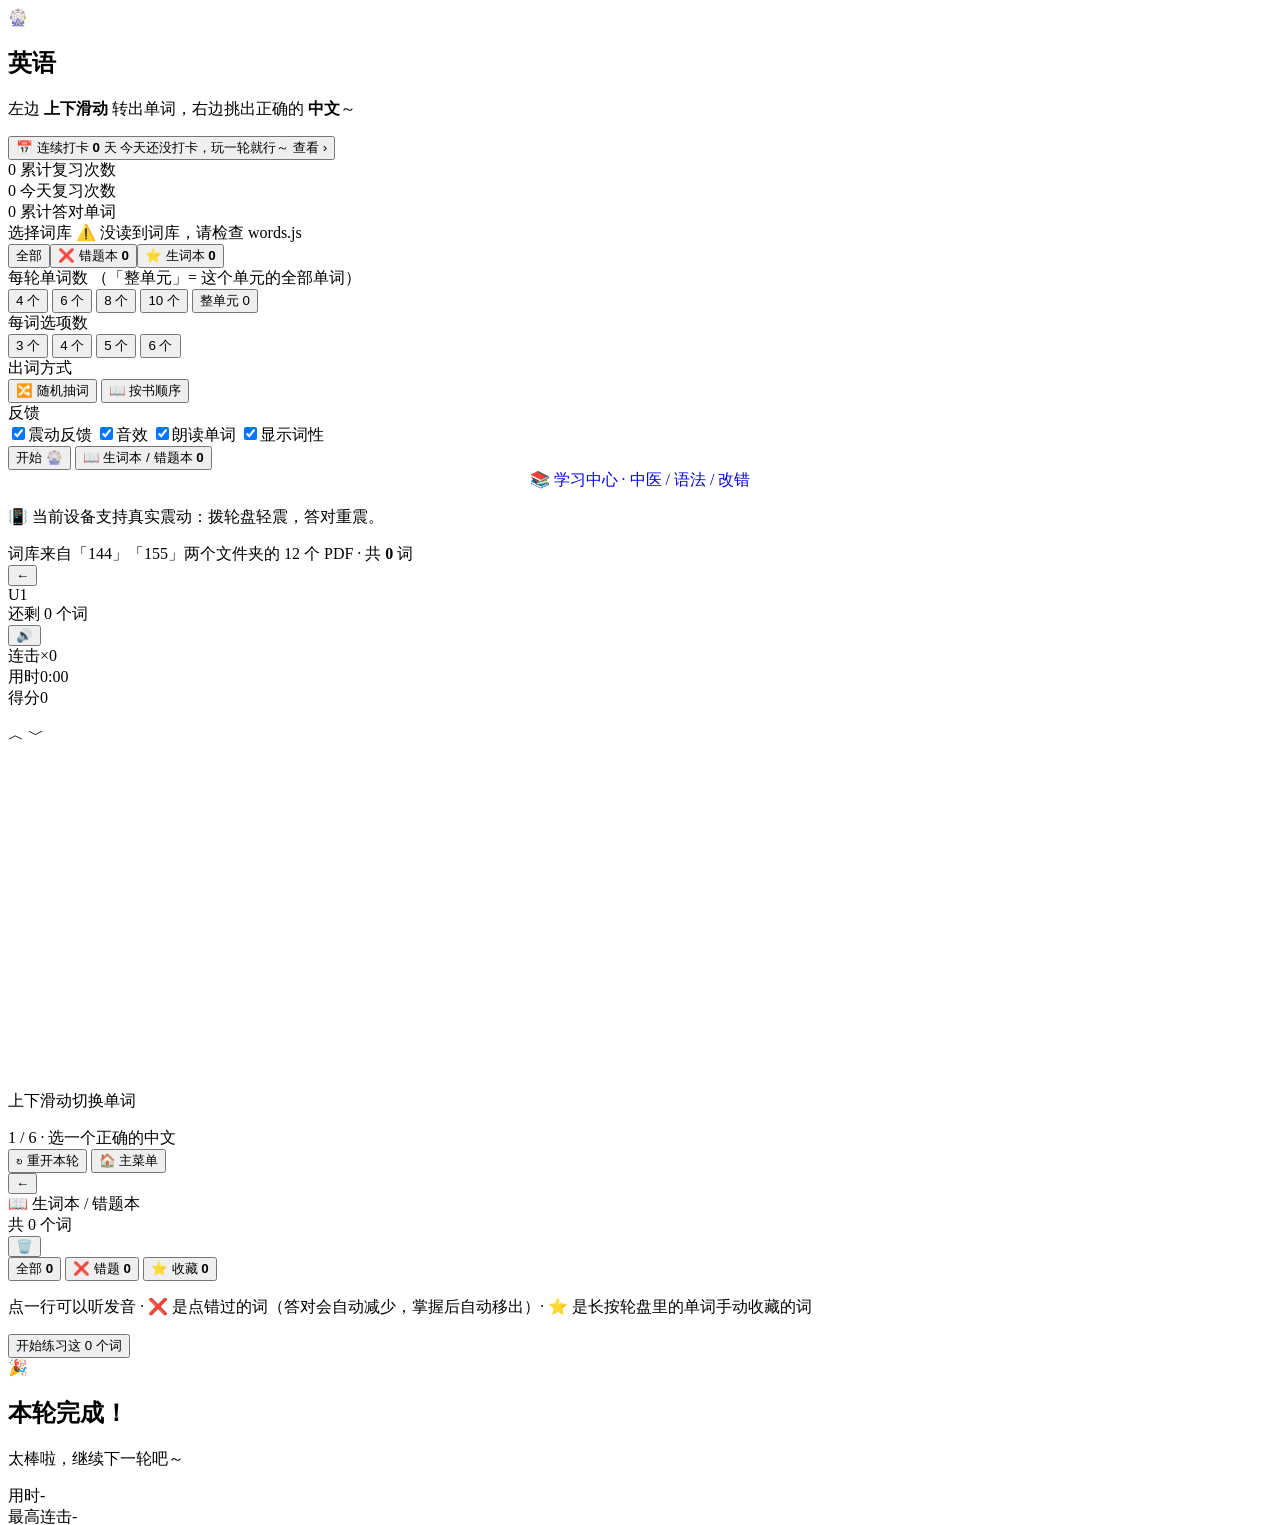
==== index.html @ da84d7c1 "deploy: index.html" ====
<!DOCTYPE html>
<html lang="zh-CN">
<head>
<meta charset="utf-8">
<meta name="viewport" content="width=device-width, initial-scale=1.0, maximum-scale=1.0, user-scalable=no, viewport-fit=cover">
<meta name="theme-color" content="#ffe3f1">
<meta name="apple-mobile-web-app-capable" content="yes">
<meta name="mobile-web-app-capable" content="yes">
<meta name="apple-mobile-web-app-title" content="英语轮盘">
<meta name="apple-mobile-web-app-status-bar-style" content="default">
<title>🎡 英语 · 单词轮盘</title>
<link rel="manifest" href="manifest.webmanifest">
<link rel="icon" type="image/png" href="icon-192.png">
<link rel="apple-touch-icon" href="apple-touch-icon.png">
<link rel="stylesheet" href="styles.css">
</head>
<body>

<!-- 背景装饰 -->
<div class="bg" aria-hidden="true">
  <span class="blob b1"></span>
  <span class="blob b2"></span>
  <span class="blob b3"></span>
  <span class="blob b4"></span>
</div>

<!-- ============ 首页 ============ -->
<section id="screen-menu" class="screen screen-menu is-active">
  <header class="hero">
    <div class="hero-emoji">🎡</div>
    <h1>英语</h1>
    <p class="hero-sub">左边 <b>上下滑动</b> 转出单词，右边挑出正确的 <b>中文</b>～</p>
  </header>

  <button class="checkin-card" id="checkinCard">
    <span class="cc-emoji" id="ccEmoji">📅</span>
    <span class="cc-main">
      <span class="cc-title">连续打卡 <b id="ccStreak">0</b> 天</span>
      <span class="cc-sub" id="ccToday">今天还没打卡，玩一轮就行～</span>
    </span>
    <span class="cc-go">查看 ›</span>
  </button>

  <div class="counter-strip" id="counterStrip">
    <div class="count-item">
      <span class="count-num" id="cTotal">0</span>
      <span class="count-lab">累计复习次数</span>
    </div>
    <div class="count-item">
      <span class="count-num" id="cToday">0</span>
      <span class="count-lab">今天复习次数</span>
    </div>
    <div class="count-item">
      <span class="count-num" id="cWords">0</span>
      <span class="count-lab">累计答对单词</span>
    </div>
  </div>

  <div class="panel">
    <div class="field">
      <div class="label">选择词库 <span class="hint" id="bankHint"></span></div>
      <div class="chips" id="unitChips"></div>
    </div>

    <div class="field">
      <div class="label">每轮单词数 <span class="hint">（「整单元」= 这个单元的全部单词）</span></div>
      <div class="chips" id="sizeChips">
        <button class="chip" data-size="4">4 个</button>
        <button class="chip" data-size="6">6 个</button>
        <button class="chip" data-size="8">8 个</button>
        <button class="chip" data-size="10">10 个</button>
        <button class="chip chip-all" data-size="ALL" id="chipSizeAll">整单元 0</button>
      </div>
    </div>

    <div class="field">
      <div class="label">每词选项数</div>
      <div class="chips" id="optChips">
        <button class="chip" data-opts="3">3 个</button>
        <button class="chip" data-opts="4">4 个</button>
        <button class="chip" data-opts="5">5 个</button>
        <button class="chip" data-opts="6">6 个</button>
      </div>
    </div>

    <div class="field">
      <div class="label">出词方式</div>
      <div class="chips" id="modeChips">
        <button class="chip" data-mode="random">🔀 随机抽词</button>
        <button class="chip" data-mode="order">📖 按书顺序</button>
      </div>
      <p class="order-note" id="orderNote" hidden></p>
    </div>

    <div class="field">
      <div class="label">反馈</div>
      <div class="switches">
        <label class="switch"><input type="checkbox" id="swHaptics"><span class="track"><span class="knob"></span></span><span class="switch-text">震动反馈</span></label>
        <label class="switch"><input type="checkbox" id="swSound"><span class="track"><span class="knob"></span></span><span class="switch-text">音效</span></label>
        <label class="switch"><input type="checkbox" id="swSpeak"><span class="track"><span class="knob"></span></span><span class="switch-text">朗读单词</span></label>
        <label class="switch"><input type="checkbox" id="swPos"><span class="track"><span class="knob"></span></span><span class="switch-text">显示词性</span></label>
      </div>
    </div>

    <button class="btn btn-primary btn-big" id="btnStart">开始 🎡</button>
    <button class="btn btn-ghost btn-big btn-book" id="btnBook">📖 生词本 / 错题本 <b class="cnt" id="cntBook">0</b></button>
    <a class="btn btn-ghost btn-big" id="btnStudy" href="study.html" style="display:flex;align-items:center;justify-content:center;text-decoration:none">📚 学习中心 · 中医 / 语法 / 改错</a>
    <p class="tiny-note" id="hapticNote"></p>
  </div>

  <footer class="foot">词库来自「144」「155」两个文件夹的 12 个 PDF · 共 <b id="totalWords">0</b> 词</footer>
</section>

<!-- ============ 游戏页：左轮盘 + 右选项 ============ -->
<section id="screen-game" class="screen screen-game">
  <header class="topbar">
    <button class="icon-btn" id="btnBack" aria-label="返回">←</button>
    <div class="topbar-mid">
      <div class="tb-title" id="tbTitle">U1</div>
      <div class="tb-sub" id="tbSub">还剩 0 个词</div>
    </div>
    <button class="icon-btn" id="btnSpeak" aria-label="朗读当前单词">🔊</button>
  </header>

  <div class="statbar">
    <div class="stat"><span class="stat-k">连击</span><span class="stat-v" id="statCombo">×0</span></div>
    <div class="stat"><span class="stat-k">用时</span><span class="stat-v" id="statTime">0:00</span></div>
    <div class="stat"><span class="stat-k">得分</span><span class="stat-v" id="statScore">0</span></div>
  </div>

  <div class="progress"><span id="progressBar"></span></div>

  <main class="spin-stage">
    <section class="drum-col">
      <div class="drum-wrap" id="drumWrap" aria-label="单词轮盘，上下滑动切换">
        <div class="drum-band" aria-hidden="true"></div>
        <ul class="drum" id="drum"></ul>
        <span class="drum-arrow up" aria-hidden="true">︿</span>
        <span class="drum-arrow down" aria-hidden="true">﹀</span>
      </div>
      <p class="drum-hint" id="drumHint">上下滑动切换单词</p>
    </section>

    <section class="quiz-col" id="quizCol">
      <div class="quiz-head" id="quizHead"><span id="quizNo">1 / 6</span> · 选一个正确的中文</div>
      <div class="opts" id="opts"></div>
      <div class="quiz-feed" id="quizFeed"><span class="feed-bubble" id="feedBubble"></span></div>
    </section>
  </main>

  <div class="gamebar segbar" id="segBar" hidden>
    <button class="btn btn-ghost" id="btnPrevSeg">⏮ 上一段</button>
    <button class="btn btn-ghost" id="btnNextSeg">⏭ 下一段</button>
  </div>

  <div class="gamebar">
    <button class="btn btn-ghost" id="btnRestart">↻ 重开本轮</button>
    <button class="btn btn-ghost" id="btnHome">🏠 主菜单</button>
  </div>
</section>

<!-- ============ 生词本 / 错题本 ============ -->
<section id="screen-book" class="screen screen-book">
  <header class="topbar">
    <button class="icon-btn" id="btnBookBack" aria-label="返回">←</button>
    <div class="topbar-mid">
      <div class="tb-title">📖 生词本 / 错题本</div>
      <div class="tb-sub" id="bookSub">共 0 个词</div>
    </div>
    <button class="icon-btn" id="btnBookClear" aria-label="清空当前分类">🗑️</button>
  </header>

  <div class="chips book-tabs" id="bookTabs">
    <button class="chip" data-tab="all">全部 <b class="cnt" id="tabAllCnt">0</b></button>
    <button class="chip" data-tab="wrong">❌ 错题 <b class="cnt" id="tabWrongCnt">0</b></button>
    <button class="chip" data-tab="star">⭐ 收藏 <b class="cnt" id="tabStarCnt">0</b></button>
  </div>

  <p class="book-tip" id="bookTip">点一行可以听发音 · ❌ 是点错过的词（答对会自动减少，掌握后自动移出）· ⭐ 是长按轮盘里的单词手动收藏的词</p>

  <div class="book-list" id="bookList"></div>

  <div class="gamebar">
    <button class="btn btn-primary" id="btnPractice">开始练习这 0 个词</button>
  </div>
</section>

<!-- ============ 结算浮层 ============ -->
<div class="overlay" id="overlay">
  <div class="sheet">
    <div class="sheet-emoji" id="sheetEmoji">🎉</div>
    <h2 id="sheetTitle">本轮完成！</h2>
    <p class="sheet-sub" id="sheetSub">太棒啦，继续下一轮吧～</p>
    <div class="result-grid">
      <div class="res"><span class="res-k">用时</span><span class="res-v" id="resTime">-</span></div>
      <div class="res"><span class="res-k">最高连击</span><span class="res-v" id="resCombo">-</span></div>
      <div class="res"><span class="res-k">得分</span><span class="res-v" id="resScore">-</span></div>
      <div class="res"><span class="res-k">正确率</span><span class="res-v" id="resAcc">-</span></div>
    </div>
    <div class="sheet-btns">
      <div class="sheet-checkin" id="sheetCheckin"></div>
      <button class="btn btn-retry" id="btnRetryWrong">❌ 重练本轮的错词</button>
      <button class="btn btn-primary" id="btnNext">下一轮 →</button>
      <button class="btn btn-ghost" id="btnMenu2">返回菜单</button>
    </div>
  </div>
</div>

<!-- ============ 打卡记录 ============ -->
<section id="screen-checkin" class="screen screen-checkin">
  <header class="topbar">
    <button class="icon-btn" id="btnCheckinBack" aria-label="返回">←</button>
    <div class="topbar-mid">
      <div class="tb-title">📅 打卡记录</div>
      <div class="tb-sub" id="ckSub">连续 0 天</div>
    </div>
    <span class="icon-btn" aria-hidden="true" style="visibility:hidden">·</span>
  </header>

  <div class="ck-stats">
    <div class="ck-stat"><span class="ck-num" id="ckStreak">0</span><span class="ck-lab">连续天数</span></div>
    <div class="ck-stat"><span class="ck-num" id="ckBest">0</span><span class="ck-lab">最长连续</span></div>
    <div class="ck-stat"><span class="ck-num" id="ckTotal">0</span><span class="ck-lab">累计打卡天</span></div>
  </div>

  <div class="ck-today" id="ckToday"></div>

  <div class="ck-head">
    <span>最近 10 周</span>
    <span class="ck-legend">少 <i class="lv0"></i><i class="lv1"></i><i class="lv2"></i><i class="lv3"></i><i class="lv4"></i> 多</span>
  </div>
  <div class="ck-grid" id="ckGrid"></div>

  <p class="book-tip">
    · 每天完成 <b>1 轮</b>（把本轮单词全部答对）就算打卡成功<br>
    · 点格子可以看那天练了多少<br>
    · 连续天数断一天就归零，最长连续会一直留着
  </p>
</section>

<!-- 轻提示 -->
<div class="toast" id="toast"></div>
<script src="words.js"></script>
<script src="app.js"></script>
<script>
// 注册 Service Worker：装到主屏幕后没网也能玩（file:// 打开时自动跳过）
if ('serviceWorker' in navigator && location.protocol.indexOf('http') === 0) {
  window.addEventListener('load', function () {
    navigator.serviceWorker.register('sw.js').catch(function () {});
  });
}
</script>
</body>
</html>
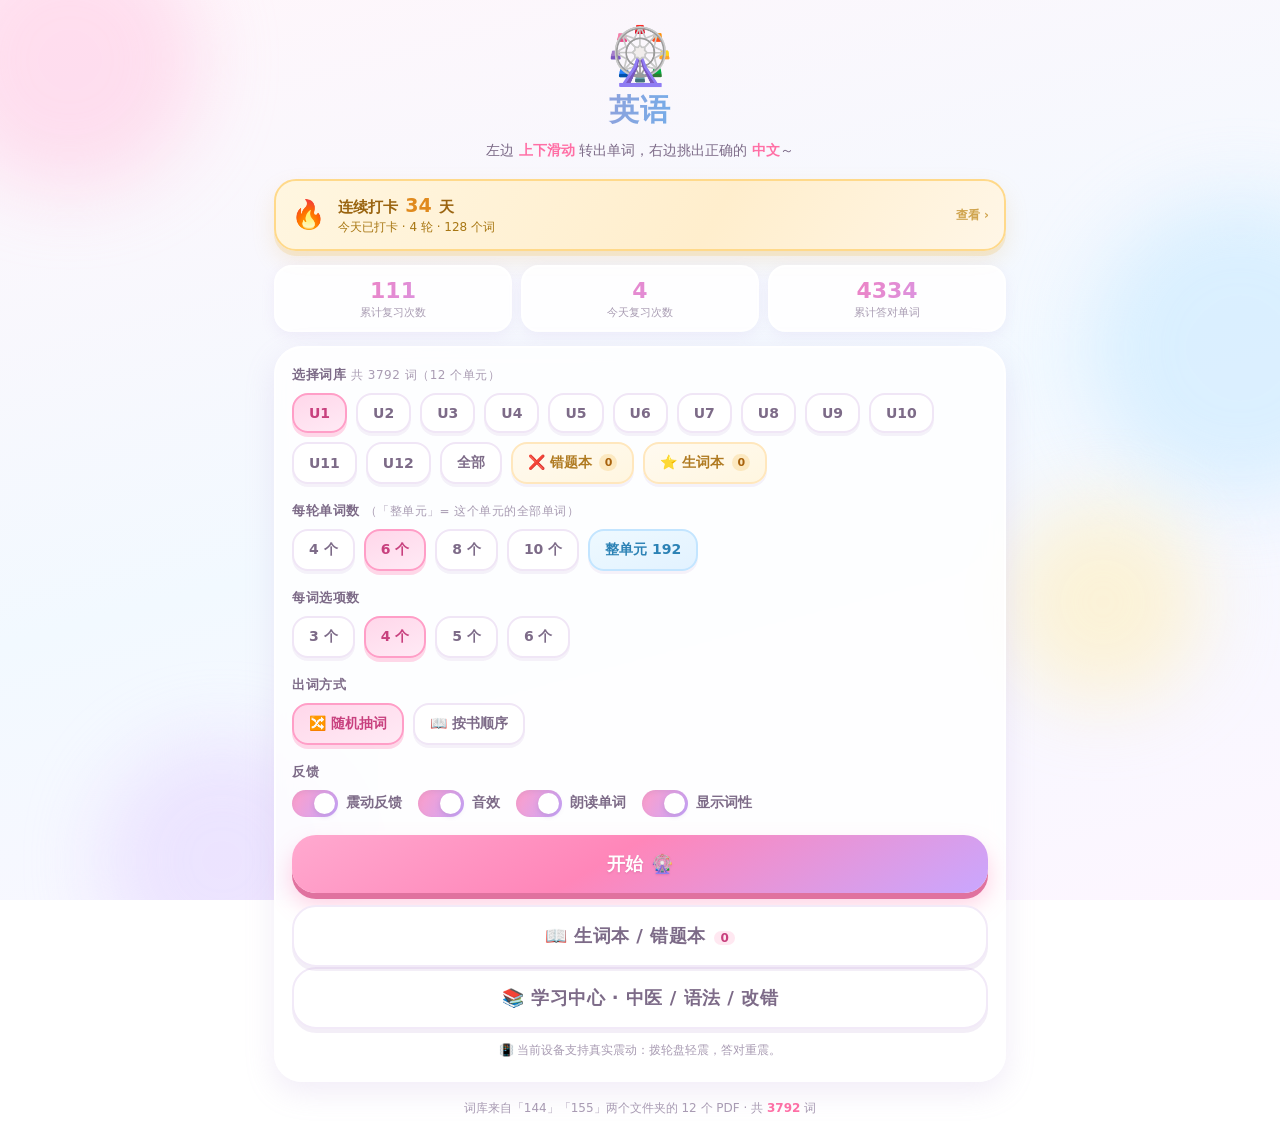
==== commit f752d566: "deploy: index.html" ====
--- a/index.html
+++ b/index.html
@@ -148,6 +148,16 @@
     </section>
   </main>
 
+  <!-- 例句：答对后出现在轮盘下面 -->
+  <aside class="sentence-card" id="sentenceCard" hidden>
+    <div class="sc-top">
+      <span class="sc-tag" id="scTag">例句</span>
+      <button type="button" class="sc-say" id="btnSaySentence">🔊 朗读</button>
+    </div>
+    <p class="sc-en" id="scEn"></p>
+    <p class="sc-zh" id="scZh"></p>
+  </aside>
+
   <div class="gamebar segbar" id="segBar" hidden>
     <button class="btn btn-ghost" id="btnPrevSeg">⏮ 上一段</button>
     <button class="btn btn-ghost" id="btnNextSeg">⏭ 下一段</button>
@@ -241,6 +251,7 @@
 <!-- 轻提示 -->
 <div class="toast" id="toast"></div>
 <script src="words.js"></script>
+<script src="sentences.js"></script>
 <script src="app.js"></script>
 <script>
 // 注册 Service Worker：装到主屏幕后没网也能玩（file:// 打开时自动跳过）
--- a/styles.css
+++ b/styles.css
@@ -0,0 +1,764 @@
+/* ===========================================================
+   英语连连看 · 样式表
+   可爱风 + 果冻按压手感 + 移动端优先
+   =========================================================== */
+
+:root{
+  --pink:#ff9ec7;
+  --pink-d:#ff6fa5;
+  --pink-l:#ffe3f1;
+  --blue:#8fd3ff;
+  --blue-d:#5cb8f5;
+  --blue-l:#e6f5ff;
+  --mint:#8ee6a8;
+  --yellow:#ffd76e;
+  --purple:#c9a7ff;
+
+  --ink:#4b3a55;
+  --ink-2:#7d6b88;
+  --ink-3:#a99cb3;
+
+  --card-radius:22px;
+  --shadow-card: 0 4px 0 rgba(190,160,210,.16), 0 10px 22px rgba(170,130,200,.16);
+  --shadow-card-press: 0 1px 0 rgba(190,160,210,.18), 0 3px 8px rgba(170,130,200,.14);
+  --safe-top: env(safe-area-inset-top, 0px);
+  --safe-bot: env(safe-area-inset-bottom, 0px);
+}
+
+*{ box-sizing:border-box; }
+
+html,body{ height:100%; }
+
+body{
+  margin:0;
+  color:var(--ink);
+  font-family: ui-rounded, "PingFang SC", "Hiragino Sans GB", "Microsoft YaHei",
+               system-ui, -apple-system, "Segoe UI", Roboto, "Helvetica Neue", sans-serif;
+  background: linear-gradient(165deg,#fff6fb 0%, #f2f9ff 52%, #fdf6ff 100%);
+  background-attachment: fixed;
+  -webkit-font-smoothing: antialiased;
+  overscroll-behavior-y: none;
+  -webkit-tap-highlight-color: transparent;
+  touch-action: manipulation;
+  user-select: none;
+  -webkit-user-select: none;
+  -webkit-touch-callout: none;
+}
+
+button{ font-family:inherit; color:inherit; cursor:pointer; touch-action:manipulation; }
+
+/* ---------- 背景泡泡 ---------- */
+.bg{ position:fixed; inset:0; overflow:hidden; pointer-events:none; z-index:0; }
+.blob{
+  position:absolute; display:block; border-radius:50%;
+  filter: blur(38px); opacity:.55;
+  animation: floaty 14s ease-in-out infinite;
+}
+.b1{ width:260px; height:260px; background:#ffc9e3; top:-70px; left:-60px; }
+.b2{ width:300px; height:300px; background:#c6e8ff; top:22%; right:-110px; animation-delay:-3s; }
+.b3{ width:240px; height:240px; background:#e3d4ff; bottom:-80px; left:8%; animation-delay:-6s; }
+.b4{ width:200px; height:200px; background:#ffeeb8; bottom:22%; right:6%; animation-delay:-9s; }
+@keyframes floaty{
+  0%,100%{ transform: translate3d(0,0,0) scale(1); }
+  50%    { transform: translate3d(0,-22px,0) scale(1.06); }
+}
+
+/* ---------- 屏幕切换 ---------- */
+.screen{
+  position:relative; z-index:1;
+  display:none;
+  min-height:100%;
+  padding: calc(14px + var(--safe-top)) 14px calc(24px + var(--safe-bot));
+  max-width:760px; margin:0 auto;
+}
+.screen.is-active{ display:block; animation: fadeUp .32s cubic-bezier(.34,1.4,.64,1); }
+@keyframes fadeUp{ from{ opacity:0; transform: translateY(14px);} to{ opacity:1; transform:none;} }
+
+/* ===========================================================
+   首页
+   =========================================================== */
+.hero{ text-align:center; padding:14px 0 18px; }
+.hero-emoji{ font-size:56px; line-height:1; animation: bob 2.6s ease-in-out infinite; }
+@keyframes bob{ 0%,100%{ transform: translateY(0) rotate(-4deg);} 50%{ transform: translateY(-8px) rotate(4deg);} }
+.hero h1{
+  margin:6px 0 8px; font-size:30px; letter-spacing:1px;
+  background: linear-gradient(96deg, var(--pink-d), var(--blue-d) 65%, var(--purple));
+  -webkit-background-clip:text; background-clip:text; color:transparent;
+  font-weight:800;
+}
+.hero-sub{ margin:0; color:var(--ink-2); font-size:14px; line-height:1.6; }
+.hero-sub b{ color:var(--pink-d); }
+
+.panel{
+  background: rgba(255,255,255,.82);
+  backdrop-filter: blur(10px);
+  -webkit-backdrop-filter: blur(10px);
+  border: 2px solid #fff;
+  border-radius: 28px;
+  padding: 18px 16px 20px;
+  box-shadow: 0 10px 30px rgba(180,150,210,.18);
+}
+
+.field{ margin-bottom:18px; }
+.label{ font-size:13px; font-weight:700; color:var(--ink-2); margin-bottom:9px; letter-spacing:.5px; }
+.label .hint{ font-weight:500; color:var(--ink-3); font-size:12px; }
+
+.chips{ display:flex; flex-wrap:wrap; gap:9px; }
+
+.chip{
+  border:2px solid #f0e6f6;
+  background:#fff;
+  border-radius:16px;
+  padding:10px 15px;
+  font-size:14px; font-weight:700; color:var(--ink-2);
+  box-shadow: 0 3px 0 rgba(190,160,210,.14);
+  transition: transform .16s cubic-bezier(.34,1.56,.64,1), background .2s, color .2s, border-color .2s, box-shadow .16s;
+}
+.chip:active{ transform: scale(.9); box-shadow: var(--shadow-card-press); }
+.chip.on{
+  background: linear-gradient(160deg, #ffd7ea, #ffeaf5);
+  border-color: var(--pink);
+  color:#c8407e;
+  box-shadow: 0 4px 0 rgba(255,140,190,.35);
+}
+.chip.on[data-mode="order"], .chip.on[data-unit], .chip.on[data-size]{ color:#c8407e; }
+
+/* 特殊词库：错题本 / 生词本 */
+.chip-special{ background: linear-gradient(160deg,#fffaf0,#fff6e0); border-color:#ffe7bd; color:#b07b22; }
+.chip-special.on{ background: linear-gradient(160deg,#ffe9bf,#fff4dd); border-color:#f5c65c; color:#a8620c; box-shadow: 0 4px 0 rgba(240,190,90,.4); }
+.chip .cnt{
+  display:inline-block; min-width:18px; padding:0 5px; margin-left:3px;
+  border-radius:99px; background:rgba(255,111,165,.16); color:#c8407e;
+  font-size:11px; line-height:17px; font-weight:800; vertical-align:1px;
+}
+.chip-special .cnt{ background:rgba(240,180,60,.22); color:#a8620c; }
+.btn-book{ margin-top:12px; font-size:15px; }
+.btn-book .cnt{
+  display:inline-block; min-width:18px; padding:0 6px; margin-left:2px;
+  border-radius:99px; background:rgba(255,111,165,.16); color:#c8407e; font-size:12px;
+}
+.btn-retry{
+  background: linear-gradient(150deg,#ffe0b8,#ffc98a);
+  color:#8a4d00; box-shadow: 0 6px 0 #e8a95c, 0 12px 22px rgba(240,170,80,.3);
+}
+.btn-retry:active{ box-shadow: 0 2px 0 #e8a95c, 0 5px 12px rgba(240,170,80,.28); }
+.btn:disabled{ opacity:.45; box-shadow:none; filter:grayscale(.35); }
+.btn:disabled:active{ transform:none; }
+
+/* 开关 */
+.switches{ display:flex; flex-wrap:wrap; gap:10px 16px; }
+.switch{ display:flex; align-items:center; gap:8px; font-size:14px; font-weight:600; color:var(--ink-2); }
+.switch input{ position:absolute; opacity:0; width:0; height:0; }
+.switch .track{
+  width:46px; height:27px; border-radius:99px; background:#ece2f2;
+  display:inline-block; position:relative; transition: background .22s;
+  box-shadow: inset 0 2px 4px rgba(150,120,180,.18);
+}
+.switch .knob{
+  position:absolute; top:3px; left:3px; width:21px; height:21px; border-radius:50%;
+  background:#fff; box-shadow:0 2px 5px rgba(150,120,180,.35);
+  transition: transform .26s cubic-bezier(.34,1.56,.64,1);
+}
+.switch input:checked + .track{ background: linear-gradient(120deg, var(--pink), var(--purple)); }
+.switch input:checked + .track .knob{ transform: translateX(19px); }
+.switch input:focus-visible + .track{ outline:3px solid #ffd0e4; outline-offset:2px; }
+
+/* 按钮 */
+.btn{
+  border:none; border-radius:20px; padding:14px 20px;
+  font-size:16px; font-weight:800; letter-spacing:.5px;
+  transition: transform .16s cubic-bezier(.34,1.56,.64,1), box-shadow .16s, filter .2s;
+}
+.btn:active{ transform: scale(.93) translateY(1px); }
+.btn-primary{
+  background: linear-gradient(150deg, #ffa9cf, #ff86b9 45%, #c9a7ff);
+  color:#fff;
+  box-shadow: 0 6px 0 #e0729f, 0 12px 22px rgba(255,120,175,.35);
+  text-shadow: 0 1px 2px rgba(180,60,120,.28);
+}
+.btn-primary:active{ box-shadow: 0 2px 0 #e0729f, 0 5px 12px rgba(255,120,175,.3); }
+.btn-big{ width:100%; padding:17px; font-size:18px; border-radius:24px; }
+.btn-ghost{
+  background:#fff; color:var(--ink-2);
+  box-shadow: 0 4px 0 rgba(190,160,210,.18);
+  border:2px solid #f2eaf8;
+}
+.btn-ghost:active{ box-shadow: 0 1px 0 rgba(190,160,210,.2); }
+
+.tiny-note{ font-size:12px; color:var(--ink-3); text-align:center; margin:12px 0 0; line-height:1.6; }
+
+/* 📖 顺序模式的位置提示（菜单里显示「下次从第几词开始」） */
+.order-note{
+  margin:10px 0 0; padding:8px 10px; font-size:12px; line-height:1.7; color:var(--ink-2);
+  background:#fffafd; border:2px solid #f7ecfa; border-radius:14px;
+}
+.order-note[hidden]{ display:none; }
+.order-note b{ color:var(--pink-d); }
+.linkbtn{
+  border:0; background:none; padding:0 2px; margin:0; font:inherit; cursor:pointer;
+  color:var(--blue-d); text-decoration:underline; text-underline-offset:2px;
+}
+.foot{ text-align:center; font-size:12px; color:var(--ink-3); margin-top:18px; }
+.foot b{ color:var(--pink-d); }
+
+/* ===========================================================
+   游戏页
+   =========================================================== */
+.screen-game{ padding-left:12px; padding-right:12px; }
+
+.topbar{
+  display:flex; align-items:center; gap:10px;
+  background: rgba(255,255,255,.85);
+  backdrop-filter: blur(10px); -webkit-backdrop-filter: blur(10px);
+  border:2px solid #fff;
+  border-radius:22px;
+  padding:8px 10px;
+  box-shadow: 0 6px 20px rgba(180,150,210,.16);
+  position:sticky; top: calc(8px + var(--safe-top)); z-index:5;
+}
+.topbar-mid{ flex:1; text-align:center; line-height:1.25; }
+.tb-title{ font-weight:800; font-size:15px; }
+.tb-sub{ font-size:12px; color:var(--ink-3); }
+.icon-btn{
+  width:42px; height:42px; border-radius:15px; border:2px solid #f2eaf8;
+  background:#fff; font-size:18px; line-height:1; color:var(--ink-2);
+  box-shadow: 0 3px 0 rgba(190,160,210,.16);
+  transition: transform .16s cubic-bezier(.34,1.56,.64,1), box-shadow .16s;
+}
+.icon-btn:active{ transform: scale(.88); box-shadow: var(--shadow-card-press); }
+
+.statbar{ display:flex; gap:8px; margin:12px 0 8px; }
+.stat{
+  flex:1; background: rgba(255,255,255,.8); border:2px solid #fff; border-radius:16px;
+  padding:7px 4px; text-align:center; box-shadow: 0 4px 12px rgba(180,150,210,.10);
+}
+.stat-k{ display:block; font-size:11px; color:var(--ink-3); }
+.stat-v{ display:block; font-size:16px; font-weight:800; color:var(--pink-d); }
+
+.progress{
+  height:10px; border-radius:99px; background:#f0e7f7; overflow:hidden; margin:0 2px 14px;
+  box-shadow: inset 0 2px 4px rgba(150,120,180,.12);
+}
+.progress span{
+  display:block; height:100%; width:0%;
+  border-radius:99px;
+  background: linear-gradient(90deg, #ffd76e, #ff9ec7 55%, #c9a7ff);
+  transition: width .45s cubic-bezier(.34,1.4,.64,1);
+}
+
+/* 刚消除的一对 */
+.lastmatch{
+  display:none; align-items:baseline; gap:6px; flex-wrap:wrap;
+  margin:0 2px 12px; padding:8px 12px;
+  border-radius:16px;
+  background: linear-gradient(120deg,#f2fff7,#f7f4ff);
+  border:2px dashed #d9f0e2;
+  font-size:13px; color:var(--ink-2);
+}
+.lastmatch.show{ display:flex; animation: fadeUp .28s ease; }
+.lm-k{ font-size:11px; color:#7fc79a; font-weight:800; }
+.lm-en{ color:#2f6f96; font-size:14px; }
+.lm-dash{ color:var(--ink-3); }
+.lm-zh{ color:#a8467c; }
+
+/* ---------- 牌面网格 ---------- */.board{
+  display:grid;
+  grid-template-columns: repeat(2, minmax(0,1fr));
+  gap:10px;
+  align-items:stretch;
+}
+@media (min-width:620px){
+  .board{ grid-template-columns: repeat(3, minmax(0,1fr)); gap:12px; }
+}
+@media (min-width:820px){
+  .board{ grid-template-columns: repeat(4, minmax(0,1fr)); }
+}
+
+.card{
+  position:relative;
+  display:flex; flex-direction:column; justify-content:center; gap:4px;
+  min-height:78px; width:100%;
+  padding:10px 12px;
+  border-radius:var(--card-radius);
+  text-align:center; overflow:hidden;
+  background:#fff;
+  box-shadow: var(--shadow-card);
+  transition: transform .2s cubic-bezier(.34,1.56,.64,1),
+              box-shadow .2s ease,
+              border-color .25s ease,
+              background .25s ease,
+              opacity .3s ease;
+  will-change: transform;
+  -webkit-backface-visibility:hidden;
+}
+.card.en{ border:2.5px solid #d3ecff; background: linear-gradient(170deg,#ffffff, #f4fbff); }
+.card.zh{ border:2.5px solid #ffdcec; background: linear-gradient(170deg,#ffffff, #fff5fa); }
+
+.card .txt{
+  font-size:15px; font-weight:700; line-height:1.35; color:var(--ink);
+  word-break: break-word;
+  display:-webkit-box; -webkit-line-clamp:3; -webkit-box-orient:vertical; overflow:hidden;
+}
+.card.en .txt{ font-size:17px; letter-spacing:.3px; color:#2f6f96; font-family: ui-rounded, "SF Pro Rounded", system-ui, sans-serif; }
+.card.zh .txt{ color:#a8467c; }
+.card.fs-m .txt{ font-size:14px; }
+.card.fs-s .txt{ font-size:12.5px; line-height:1.3; -webkit-line-clamp:4; }
+.card.en.fs-m .txt{ font-size:16px; }
+.card.en.fs-s .txt{ font-size:15px; }
+
+.card i.pos{ font-style:normal; font-weight:800; color:#a58ac9; font-size:.86em; }
+
+.card .tag{
+  position:absolute; top:6px; right:8px; font-size:10px; color:#c6b6d4;
+  font-weight:800; letter-spacing:.5px;
+}
+
+/* 按下：果冻 */
+.card:active{
+  transform: scale(.9);
+  box-shadow: var(--shadow-card-press);
+  transition: transform .07s ease-out, box-shadow .07s ease-out;
+}
+.card.jelly{ animation: jelly .5s cubic-bezier(.34,1.56,.64,1); }
+@keyframes jelly{
+  0%   { transform: scale(.9); }
+  30%  { transform: scale(1.13, .9); }
+  55%  { transform: scale(.94, 1.08); }
+  75%  { transform: scale(1.04, .97); }
+  100% { transform: scale(1); }
+}
+
+.card.selected{
+  border-color: var(--pink-d);
+  background: linear-gradient(170deg,#fff3f9, #ffe6f3);
+  box-shadow: 0 0 0 4px rgba(255,111,165,.22), 0 8px 22px rgba(255,111,165,.3);
+  transform: translateY(-2px) scale(1.02);
+}
+.card.selected.en{ border-color: var(--blue-d); box-shadow: 0 0 0 4px rgba(92,184,245,.22), 0 8px 22px rgba(92,184,245,.3); }
+
+.card.wrong{ animation: shake .4s cubic-bezier(.36,.07,.19,.97); border-color:#ff9a9a !important; }
+@keyframes shake{
+  10%,90%{ transform: translateX(-3px); }
+  20%,80%{ transform: translateX(5px); }
+  30%,50%,70%{ transform: translateX(-8px); }
+  40%,60%{ transform: translateX(8px); }
+}
+
+.card.cleared{ animation: pop .44s cubic-bezier(.34,1.56,.64,1) forwards; border-color:#a9e9c3 !important; }
+@keyframes pop{
+  0%  { transform: scale(1); }
+  45% { transform: scale(1.16); box-shadow: 0 0 0 8px rgba(142,230,168,.35); }
+  100%{ transform: scale(.94); opacity:.25; }
+}
+.card.gone{
+  pointer-events:none;
+  opacity:.3;
+  background: repeating-linear-gradient(45deg,#faf7fd,#faf7fd 7px,#f4eefb 7px,#f4eefb 14px);
+  border:2.5px dashed #e6dcf0 !important;
+  box-shadow:none;
+  transform: scale(.96);
+}
+.card.gone .txt, .card.gone .tag{ opacity:0; }
+
+/* 撒花小点 */
+.spark{
+  position:fixed; width:9px; height:9px; border-radius:50%; z-index:60; pointer-events:none;
+  animation: spark .6s ease-out forwards;
+}
+@keyframes spark{
+  0%  { transform: translate(0,0) scale(1); opacity:1; }
+  100%{ transform: translate(var(--dx), var(--dy)) scale(.2); opacity:0; }
+}
+
+.gamebar{ display:flex; gap:10px; margin-top:16px; }
+.gamebar .btn{ flex:1; padding:12px; font-size:14px; }
+
+/* 📖 顺序模式：⏮ 上一段 / ⏭ 下一段 */
+.segbar{ margin-top:12px; }
+.segbar[hidden]{ display:none; }
+
+/* ===========================================================
+   结算浮层
+   =========================================================== */
+.overlay{
+  position:fixed; inset:0; z-index:100;
+  display:none; align-items:center; justify-content:center;
+  padding:20px;
+  background: rgba(90,60,110,.28);
+  backdrop-filter: blur(6px); -webkit-backdrop-filter: blur(6px);
+}
+.overlay.show{ display:flex; animation: fadeUp .28s ease; }
+.sheet{
+  width:100%; max-width:400px;
+  background: linear-gradient(170deg,#ffffff,#fff7fc);
+  border-radius:30px; border:3px solid #fff;
+  padding:26px 20px 22px; text-align:center;
+  box-shadow: 0 20px 50px rgba(120,80,150,.3);
+  animation: sheetIn .42s cubic-bezier(.34,1.56,.64,1);
+}
+@keyframes sheetIn{ from{ transform: scale(.82); opacity:0; } to{ transform: scale(1); opacity:1; } }
+.sheet-emoji{ font-size:52px; animation: bob 1.8s ease-in-out infinite; }
+.sheet h2{ margin:6px 0 4px; font-size:22px; }
+.sheet-sub{ margin:0 0 16px; font-size:13px; color:var(--ink-3); }
+
+.result-grid{ display:grid; grid-template-columns:1fr 1fr; gap:10px; margin-bottom:18px; }
+.res{
+  background:#faf6ff; border-radius:16px; padding:10px;
+  border:2px solid #f1e9fa;
+}
+.res-k{ display:block; font-size:11px; color:var(--ink-3); }
+.res-v{ display:block; font-size:19px; font-weight:800; color:var(--pink-d); }
+.sheet-btns{ display:flex; flex-direction:column; gap:10px; }
+
+/* 轻提示 */
+.toast{
+  position:fixed; left:50%; bottom: calc(28px + var(--safe-bot));
+  transform: translate(-50%, 20px);
+  background: rgba(75,58,85,.92); color:#fff;
+  padding:11px 18px; border-radius:16px; font-size:13px; font-weight:600;
+  opacity:0; pointer-events:none; transition: opacity .25s, transform .25s;
+  z-index:200; max-width:80vw; text-align:center;
+}
+.toast.show{ opacity:1; transform: translate(-50%, 0); }
+
+/* ===========================================================
+   生词本 / 错题本
+   =========================================================== */
+[hidden]{ display:none !important; }
+
+.book-tabs{ margin-bottom:12px; }
+.book-tip{ font-size:12px; color:var(--ink-3); line-height:1.65; margin:0 2px 12px; }
+
+.book-list{ display:flex; flex-direction:column; gap:9px; }
+
+.book-item{
+  display:flex; align-items:center; gap:10px;
+  background:#fff; border:2px solid #f3ecfa; border-radius:18px;
+  padding:10px 12px;
+  box-shadow: 0 4px 12px rgba(180,150,210,.12);
+  transition: transform .16s cubic-bezier(.34,1.56,.64,1), border-color .2s;
+}
+.book-item:active{ transform: scale(.98); }
+.book-item.is-star{ border-color:#ffe3ad; background: linear-gradient(170deg,#fffdf6,#fff8e8); }
+.book-item.is-wrong{ border-color:#ffd9e2; background: linear-gradient(170deg,#fffafc,#fff2f7); }
+
+.bi-main{ flex:1; min-width:0; }
+.bi-top{ display:flex; align-items:baseline; gap:6px; flex-wrap:wrap; }
+.bi-en{ font-size:16px; font-weight:800; color:#2f6f96; }
+.bi-no{ font-size:10px; color:#c2b4cf; font-weight:700; }
+.bi-zh{ display:block; font-size:12.5px; color:#a8467c; margin-top:2px; line-height:1.4; }
+.bi-zh i.pos{ font-style:normal; font-weight:800; color:#a58ac9; font-size:.88em; }
+
+.bi-badges{ display:flex; gap:5px; margin-top:5px; flex-wrap:wrap; }
+.badge{
+  font-size:10.5px; font-weight:800; padding:2px 8px; border-radius:99px;
+}
+.badge.wrong{ background:#ffe6ee; color:#d1437c; }
+.badge.star{ background:#fff2cf; color:#b07b22; }
+
+.bi-actions{ display:flex; flex-direction:column; gap:6px; }
+.mini-btn{
+  width:34px; height:34px; border-radius:12px; border:2px solid #f1e9fa; background:#fff;
+  font-size:15px; line-height:1; color:var(--ink-3);
+  box-shadow: 0 3px 0 rgba(190,160,210,.14);
+  transition: transform .16s cubic-bezier(.34,1.56,.64,1), box-shadow .16s, background .2s;
+}
+.mini-btn:active{ transform: scale(.86); box-shadow: var(--shadow-card-press); }
+.mini-btn.on{ background: linear-gradient(160deg,#ffe9bf,#fff7e2); border-color:#f3cd7c; }
+.mini-btn.del{ color:#e0839f; }
+
+.book-empty{
+  text-align:center; padding:34px 16px; color:var(--ink-3); font-size:13.5px; line-height:1.8;
+  background: rgba(255,255,255,.7); border:2px dashed #efe6f7; border-radius:22px;
+}
+.book-empty .big{ display:block; font-size:40px; margin-bottom:10px; animation: bob 2.6s ease-in-out infinite; }
+
+/* ===========================================================
+   打卡
+   =========================================================== */
+.checkin-card{
+  display:flex; align-items:center; gap:12px; width:100%;
+  margin:0 0 14px; padding:13px 15px;
+  border:2px solid #ffe6bd; border-radius:22px;
+  background: linear-gradient(120deg,#fffaf0,#fff4e2 60%,#fff8ee);
+  box-shadow: 0 5px 0 rgba(240,200,120,.28), 0 10px 22px rgba(230,180,90,.18);
+  text-align:left;
+  transition: transform .16s cubic-bezier(.34,1.56,.64,1), box-shadow .16s;
+}
+.checkin-card:active{ transform: scale(.97); box-shadow: 0 2px 0 rgba(240,200,120,.3); }
+.cc-emoji{ font-size:28px; line-height:1; flex:0 0 auto; animation: bob 3s ease-in-out infinite; }
+.cc-main{ flex:1; min-width:0; display:flex; flex-direction:column; gap:2px; }
+.cc-title{ font-size:15px; font-weight:800; color:#9a6410; }
+.cc-title b{ font-size:19px; color:#e08a1e; margin:0 2px; }
+.cc-sub{ font-size:12px; color:#b99257; }
+.checkin-card.done{ border-color:#ffd98a; background: linear-gradient(120deg,#fff6e0,#ffeecd 60%,#fff6e6); }
+.checkin-card.done .cc-sub{ color:#a87713; }
+.cc-go{ font-size:12px; font-weight:800; color:#d0a44e; flex:0 0 auto; }
+
+/* 复习次数统计条 */
+.counter-strip{
+  display:flex; gap:9px; margin:0 0 14px;
+}
+.count-item{
+  flex:1; text-align:center; padding:11px 4px 10px;
+  background: rgba(255,255,255,.85);
+  border:2px solid #fff; border-radius:18px;
+  box-shadow: 0 4px 14px rgba(180,150,210,.12);
+}
+.count-num{
+  display:block; font-size:22px; font-weight:800; line-height:1.15;
+  background: linear-gradient(120deg, var(--pink-d), var(--purple));
+  -webkit-background-clip:text; background-clip:text; color:transparent;
+}
+.count-lab{ display:block; font-size:10.5px; color:var(--ink-3); margin-top:2px; }
+.count-item.bump .count-num{ animation: bump .5s cubic-bezier(.34,1.56,.64,1); }
+@keyframes bump{ 0%{transform:scale(1)} 40%{transform:scale(1.35)} 100%{transform:scale(1)} }
+
+.ck-stats{ display:flex; gap:10px; margin-bottom:12px; }
+.ck-stat{
+  flex:1; text-align:center; padding:14px 6px;
+  background: rgba(255,255,255,.85); border:2px solid #fff; border-radius:20px;
+  box-shadow: 0 5px 16px rgba(180,150,210,.12);
+}
+.ck-num{ display:block; font-size:26px; font-weight:800; color:#e08a1e; line-height:1.1; }
+.ck-lab{ display:block; font-size:11.5px; color:var(--ink-3); margin-top:3px; }
+
+.ck-today{
+  background: linear-gradient(120deg,#fffaf2,#fff5e6);
+  border:2px dashed #ffdfae; border-radius:18px;
+  padding:11px 14px; font-size:13px; color:#a87713; line-height:1.7; margin-bottom:14px;
+}
+.ck-today b{ color:#e08a1e; }
+
+.ck-head{
+  display:flex; align-items:center; justify-content:space-between;
+  font-size:13px; font-weight:800; color:var(--ink-2); margin:0 2px 8px;
+}
+.ck-legend{ display:flex; align-items:center; gap:3px; font-size:11px; font-weight:600; color:var(--ink-3); }
+.ck-legend i{ width:11px; height:11px; border-radius:3px; display:inline-block; }
+
+.ck-grid{
+  display:grid; grid-template-rows: repeat(7, 1fr); grid-auto-flow: column;
+  grid-auto-columns: 1fr; gap:4px; margin-bottom:16px;
+}
+.ck-cell{
+  aspect-ratio: 1 / 1; border-radius:5px; border:none; padding:0;
+  background:#f2ecf7; transition: transform .14s cubic-bezier(.34,1.56,.64,1);
+}
+.ck-cell:active{ transform: scale(.85); }
+.ck-cell.future{ background:transparent; }
+.ck-cell.today{ box-shadow: 0 0 0 2px var(--pink-d); }
+.ck-cell.lv0{ background:#f2ecf7; }
+.ck-cell.lv1{ background:#ffe7bd; }
+.ck-cell.lv2{ background:#ffd08a; }
+.ck-cell.lv3{ background:#f9ae4d; }
+.ck-cell.lv4{ background:#e88b18; }
+.ck-legend i.lv0{ background:#f2ecf7; }
+.ck-legend i.lv1{ background:#ffe7bd; }
+.ck-legend i.lv2{ background:#ffd08a; }
+.ck-legend i.lv3{ background:#f9ae4d; }
+.ck-legend i.lv4{ background:#e88b18; }
+
+/* 结算页里的打卡提示 */
+.sheet-checkin{
+  display:none; text-align:center; font-size:13.5px; font-weight:700; color:#a87713;
+  background: linear-gradient(120deg,#fff7e6,#ffeecd); border:2px solid #ffdfae;
+  border-radius:16px; padding:10px 12px; margin-bottom:2px; line-height:1.6;
+}
+.sheet-checkin.show{ display:block; animation: fadeUp .3s ease; }
+
+/* 牌面上的收藏标记 */.card .star-mark{
+  position:absolute; left:7px; top:6px; font-size:11px; opacity:0; transition: opacity .2s;
+}
+.card.starred .star-mark{ opacity:1; }
+.card.starred{ border-color:#ffd98a !important; }
+
+/* ===========================================================
+   🎡 单词轮盘（新玩法）
+   左边：可上下拖动的单词轮盘（行李箱密码锁手感，一次只出一个词）
+   右边：随机中文选项，随左边单词自动换
+   =========================================================== */
+
+.spin-stage{ display:flex; gap:9px; align-items:stretch; margin-top:2px; }
+
+/* ---------- 左：轮盘 ---------- */
+.drum-col{ flex:0 0 41%; min-width:0; display:flex; flex-direction:column; }
+
+.drum-wrap{
+  position:relative; width:100%;
+  border-radius:20px;
+  background: linear-gradient(175deg,#ffffff,#f8f3ff 62%,#fff5fb);
+  border:2px solid #fff;
+  box-shadow: 0 6px 20px rgba(180,150,210,.16), inset 0 1px 0 #fff;
+  overflow:hidden;
+  touch-action:none;
+  cursor:grab;
+  -webkit-user-select:none; user-select:none;
+  -webkit-touch-callout:none;
+}
+.drum-wrap.dragging{ cursor:grabbing; }
+.drum-wrap::before, .drum-wrap::after{
+  content:''; position:absolute; left:0; right:0; height:20%;
+  pointer-events:none; z-index:3;
+}
+.drum-wrap::before{ top:0; background:linear-gradient(180deg, rgba(255,255,255,.96) 8%, rgba(255,255,255,0)); }
+.drum-wrap::after{ bottom:0; background:linear-gradient(0deg, rgba(255,248,253,.96) 8%, rgba(255,255,255,0)); }
+
+/* 中间那格的“锁孔”高亮 */
+.drum-band{
+  position:absolute; left:5px; right:5px; top:50%;
+  height: var(--row, 64px); transform: translateY(-50%);
+  border-radius:15px;
+  background: linear-gradient(160deg,#fff4fa,#ffe9f4);
+  border:2.5px solid var(--pink);
+  box-shadow: 0 0 0 4px rgba(255,158,199,.15), inset 0 2px 8px rgba(255,158,199,.16);
+  pointer-events:none; z-index:1;
+}
+.drum-arrow{
+  position:absolute; left:50%; transform:translateX(-50%);
+  font-size:13px; line-height:1; color:#cbb8dd; z-index:4; pointer-events:none;
+  animation: arrowPulse 1.8s ease-in-out infinite;
+}
+.drum-arrow.up{ top:3px; }
+.drum-arrow.down{ bottom:3px; }
+@keyframes arrowPulse{ 0%,100%{ opacity:.45; } 50%{ opacity:1; } }
+
+.drum{
+  position:relative; list-style:none; margin:0; padding:0; z-index:2;
+  will-change: transform;
+}
+.drum-item{
+  height: var(--row, 64px);
+  display:flex; align-items:center; justify-content:center; gap:4px;
+  padding:0 7px; text-align:center;
+  transition: opacity .18s ease;
+}
+.di-txt{
+  font-weight:800; line-height:1.12; color:#7f9db3;
+  font-size: calc(var(--row, 64px) * .215);
+  word-break:break-word; overflow:hidden;
+  display:-webkit-box; -webkit-line-clamp:2; -webkit-box-orient:vertical;
+  font-family: ui-rounded, "SF Pro Rounded", system-ui, sans-serif;
+  letter-spacing:.2px;
+  transition: color .2s ease, font-size .2s ease;
+}
+.drum-item.fs-m .di-txt{ font-size: calc(var(--row, 64px) * .188); }
+.drum-item.fs-s .di-txt{ font-size: calc(var(--row, 64px) * .158); -webkit-line-clamp:3; }
+.drum-item.on .di-txt{ color:#c8407e; font-size: calc(var(--row, 64px) * .285); }
+.drum-item.on.fs-m .di-txt{ font-size: calc(var(--row, 64px) * .245); }
+.drum-item.on.fs-s .di-txt{ font-size: calc(var(--row, 64px) * .2); }
+
+.drum-item.near{ opacity:.58; }
+.drum-item.far{ opacity:.26; }
+
+.di-check{
+  flex:0 0 auto; display:none; color:#4cc98a;
+  font-size: calc(var(--row, 64px) * .19); line-height:1; font-weight:900;
+}
+.drum-item.done .di-check{ display:inline; }
+.drum-item.done .di-txt{
+  color:#9dbfae; text-decoration:line-through;
+  text-decoration-thickness:2px; text-decoration-color:rgba(120,190,150,.55);
+}
+.drum-item.on.done .di-txt{ color:#6fbf94; }
+
+.drum-item.hit{ animation: drumHit .55s cubic-bezier(.34,1.56,.64,1); }
+@keyframes drumHit{
+  0%{ transform:scale(1); } 35%{ transform:scale(1.16); }
+  65%{ transform:scale(.97); } 100%{ transform:scale(1); }
+}
+.drum-item.bump{ animation: drumBump .45s cubic-bezier(.36,.07,.19,.97); }
+@keyframes drumBump{
+  10%,90%{ transform:translateX(-2px); } 25%,75%{ transform:translateX(4px); }
+  40%,60%{ transform:translateX(-6px); } 50%{ transform:translateX(6px); }
+}
+
+.drum-hint{
+  margin:7px 0 0; text-align:center; font-size:11px; font-weight:600;
+  color:var(--ink-3); transition:opacity .35s ease;
+}
+.drum-hint.fade{ opacity:0; }
+
+/* ---------- 右：选项 ---------- */
+.quiz-col{ flex:1; min-width:0; position:relative; display:flex; flex-direction:column; gap:7px; }
+
+.quiz-head{ font-size:11.5px; font-weight:700; color:var(--ink-3); text-align:center; letter-spacing:.2px; }
+.quiz-head #quizNo{ color:var(--pink-d); font-weight:800; }
+
+.opts{ flex:1; display:flex; flex-direction:column; gap:7px; min-height:0; }
+
+.opt{
+  flex:1 1 0; min-height:42px; max-height:78px;
+  display:flex; align-items:center; gap:7px;
+  width:100%; padding:8px 10px;
+  border:2.5px solid #ffdcec; border-radius:15px;
+  background:linear-gradient(170deg,#ffffff,#fff6fa);
+  font-size:13.5px; font-weight:700; color:#a8467c; text-align:left;
+  box-shadow:0 3px 0 rgba(255,150,195,.16);
+  transition: transform .16s cubic-bezier(.34,1.56,.64,1), box-shadow .16s,
+              border-color .2s, background .25s, opacity .25s, color .2s;
+  overflow:hidden;
+}
+.opt:active{ transform:scale(.95); box-shadow:0 1px 0 rgba(255,150,195,.2); }
+.opt .opt-mark{ flex:0 0 auto; width:15px; text-align:center; font-size:13px; opacity:0; }
+.opt .opt-txt{
+  flex:1; min-width:0; word-break:break-word;
+  display:-webkit-box; -webkit-line-clamp:3; -webkit-box-orient:vertical; overflow:hidden;
+}
+.opt i.pos{ font-style:normal; font-weight:800; color:#a58ac9; font-size:.86em; }
+
+.opt.ok{
+  border-color:#5cc98a; background:linear-gradient(170deg,#f0fff7,#d6f8e4); color:#1f7a4d;
+  box-shadow:0 3px 0 rgba(90,200,140,.3), 0 0 0 3px rgba(92,201,138,.16);
+}
+.opt.ok .opt-mark{ opacity:1; }
+.opt.bad{
+  border-color:#ff8f9f; background:linear-gradient(170deg,#fff2f4,#ffe1e6); color:#c3395a;
+  animation: shake .42s cubic-bezier(.36,.07,.19,.97);
+}
+.opt.dim{ opacity:.38; filter:grayscale(.3); }
+.opt[disabled]{ cursor:default; }
+
+/* “✓ 正确” 气泡 */
+.quiz-feed{
+  position:absolute; inset:0; display:flex; align-items:center; justify-content:center;
+  pointer-events:none; z-index:6;
+}
+.feed-bubble{
+  transform:scale(.6); opacity:0;
+  background:linear-gradient(150deg,#8ee6a8,#45c286);
+  color:#fff; font-size:15px; font-weight:800; letter-spacing:.5px;
+  padding:10px 18px; border-radius:99px; white-space:nowrap;
+  box-shadow:0 8px 20px rgba(60,180,120,.38), inset 0 1px 0 rgba(255,255,255,.5);
+  text-shadow:0 1px 2px rgba(30,120,80,.25);
+}
+.quiz-feed.bad .feed-bubble{ background:linear-gradient(150deg,#ffb3b3,#ff7d95); box-shadow:0 8px 20px rgba(255,110,140,.38); }
+.quiz-feed.show .feed-bubble{ animation: feedPop 1.05s cubic-bezier(.34,1.56,.64,1) forwards; }
+@keyframes feedPop{
+  0%  { transform:scale(.5) translateY(12px); opacity:0; }
+  20% { transform:scale(1.08) translateY(0); opacity:1; }
+  46% { transform:scale(1) translateY(0); opacity:1; }
+  100%{ transform:scale(1) translateY(-18px); opacity:0; }
+}
+
+@media (min-width:620px){
+  .drum-col{ flex:0 0 34%; }
+  .opt{ font-size:14.5px; }
+  .quiz-head{ font-size:12.5px; }
+}
+
+@media (prefers-reduced-motion: reduce){
+  *{ animation-duration:.01ms !important; transition-duration:.01ms !important; }
+}
+
+
+/* 首页「整单元」按钮：一组的单词数 = 整个单元 */
+.chip-all{
+  background: linear-gradient(160deg,#eef9ff,#e2f2ff);
+  border-color:#c3e5ff; color:#2c82b5;
+}
+.chip-all.on{
+  background: linear-gradient(160deg,#cdeeff,#a9e0ff);
+  border-color:#5cb8f5; color:#1f6f9c;
+  box-shadow: 0 4px 0 rgba(92,184,245,.32);
+}
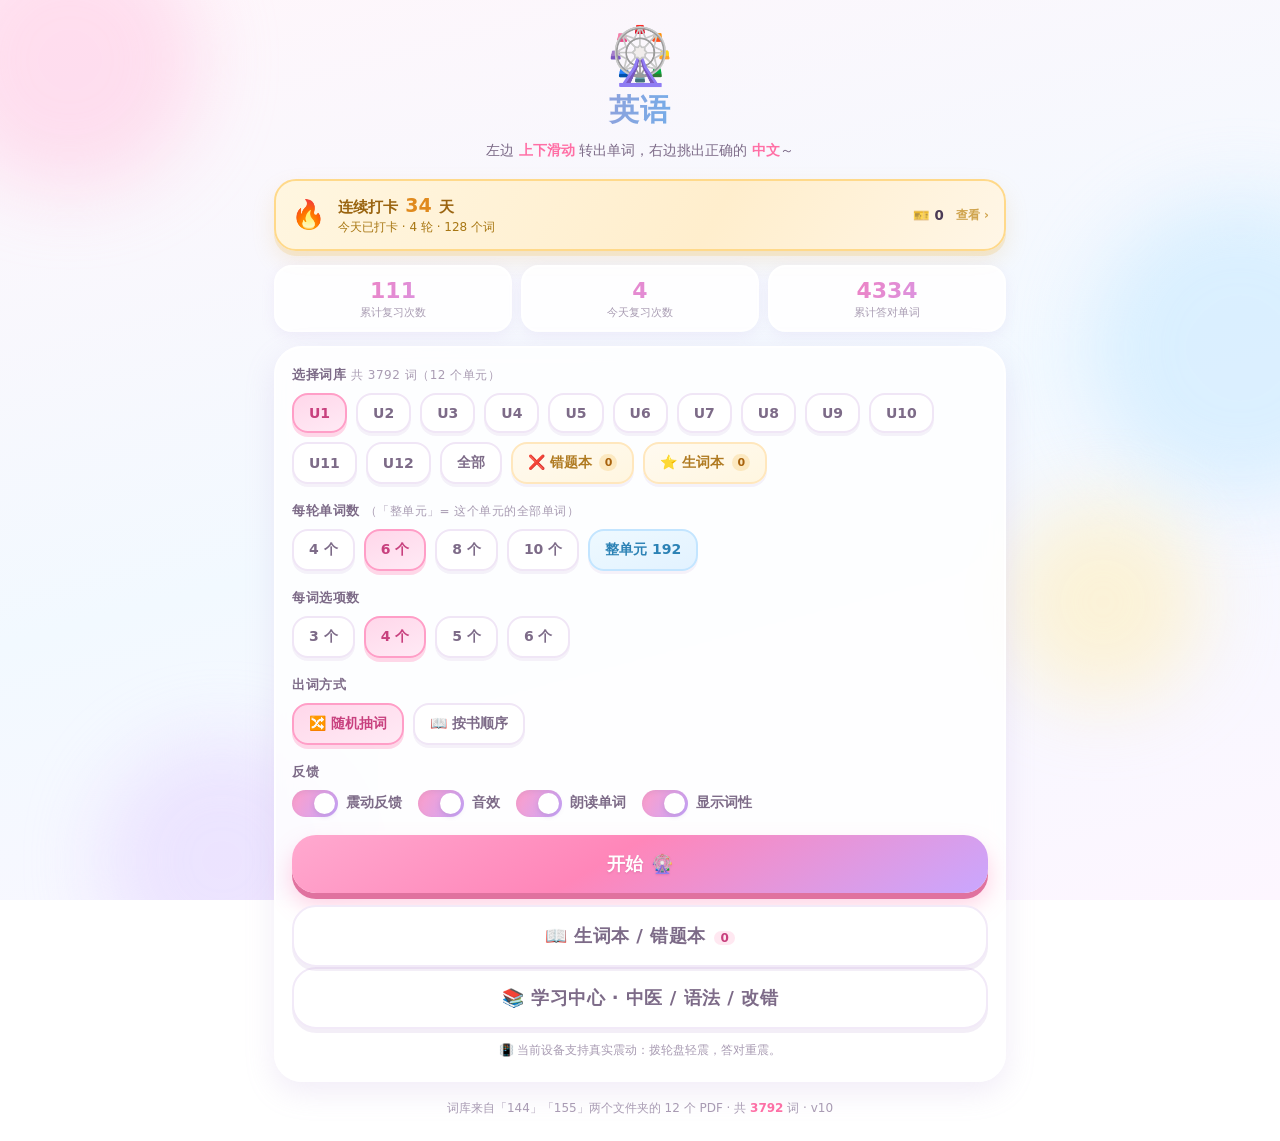
==== commit 3d8e3fff: "deploy: index.html" ====
--- a/index.html
+++ b/index.html
@@ -38,6 +38,7 @@
       <span class="cc-title">连续打卡 <b id="ccStreak">0</b> 天</span>
       <span class="cc-sub" id="ccToday">今天还没打卡，玩一轮就行～</span>
     </span>
+    <span class="cc-cards" id="ccCardsWrap">🎫 <b id="ccCards">0</b></span>
     <span class="cc-go">查看 ›</span>
   </button>
 
@@ -108,7 +109,7 @@
     <p class="tiny-note" id="hapticNote"></p>
   </div>
 
-  <footer class="foot">词库来自「144」「155」两个文件夹的 12 个 PDF · 共 <b id="totalWords">0</b> 词</footer>
+  <footer class="foot">词库来自「144」「155」两个文件夹的 12 个 PDF · 共 <b id="totalWords">0</b> 词 · <span id="appVer" class="app-ver" title="点一下可清除旧缓存并刷新">v10</span></footer>
 </section>
 
 <!-- ============ 游戏页：左轮盘 + 右选项 ============ -->
@@ -235,6 +236,12 @@
 
   <div class="ck-today" id="ckToday"></div>
 
+  <div class="makeup-bar" id="makeupBar">
+    <span class="mk-ico">🎫</span>
+    <span>补签卡 <b id="makeupCount">0</b></span>
+    <span class="mk-hint" id="makeupHint">连续答对 2 个词得 1 张 · 点没打卡的日子可补签</span>
+  </div>
+
   <div class="ck-head">
     <span>最近 10 周</span>
     <span class="ck-legend">少 <i class="lv0"></i><i class="lv1"></i><i class="lv2"></i><i class="lv3"></i><i class="lv4"></i> 多</span>
@@ -243,10 +250,23 @@
 
   <p class="book-tip">
     · 每天完成 <b>1 轮</b>（把本轮单词全部答对）就算打卡成功<br>
-    · 点格子可以看那天练了多少<br>
+    · 点格子可以看那天练了多少；点<b>没打卡</b>的日子可以用补签卡补上<br>
     · 连续天数断一天就归零，最长连续会一直留着
   </p>
 </section>
+
+<!-- 补签确认 -->
+<div class="overlay" id="makeupOverlay">
+  <div class="sheet sheet-sm">
+    <div class="sheet-emoji">🎫</div>
+    <h2 id="mkTitle">补签这一天？</h2>
+    <p class="sheet-sub" id="mkSub">将消耗 1 张补签卡</p>
+    <div class="sheet-btns">
+      <button class="btn btn-primary" id="mkConfirm">确定使用</button>
+      <button class="btn btn-ghost" id="mkCancel">取消</button>
+    </div>
+  </div>
+</div>
 
 <!-- 轻提示 -->
 <div class="toast" id="toast"></div>
--- a/styles.css
+++ b/styles.css
@@ -747,6 +747,65 @@
   .quiz-head{ font-size:12.5px; }
 }
 
+
+/* ===========================================================
+   📝 例句卡（答对后出现在轮盘下面）
+   =========================================================== */
+.sentence-card{
+  margin-top:10px; padding:11px 13px 12px;
+  border-radius:18px; border:2px solid #ffe1ee;
+  background:linear-gradient(170deg,#fffdfe,#fff6fb);
+  box-shadow:0 5px 16px rgba(180,150,210,.14);
+  animation: fadeUp .3s ease;
+}
+.sentence-card[hidden]{ display:none !important; }
+.sc-top{ display:flex; align-items:center; justify-content:space-between; gap:8px; margin-bottom:7px; }
+.sc-tag{
+  font-size:11px; font-weight:800; color:#c8407e; background:#ffe9f3;
+  border-radius:99px; padding:3px 10px; max-width:70%; overflow:hidden;
+  text-overflow:ellipsis; white-space:nowrap;
+}
+.sc-say{
+  flex:0 0 auto; border:2px solid #ffd9e8; background:#fff; color:#c8407e;
+  font-size:12px; font-weight:800; border-radius:99px; padding:5px 12px;
+  box-shadow:0 2px 0 rgba(255,150,195,.18);
+  transition: transform .16s cubic-bezier(.34,1.56,.64,1), box-shadow .16s;
+}
+.sc-say:active{ transform:scale(.93); box-shadow:0 1px 0 rgba(255,150,195,.2); }
+.sc-en{ margin:0 0 5px; font-size:15px; line-height:1.52; color:#3c3346; font-weight:600; }
+.sc-en b.sc-word{
+  color:#e0315e; font-weight:900; background:rgba(224,49,94,.09);
+  border-radius:5px; padding:0 2px; text-decoration:underline;
+  text-decoration-color:rgba(224,49,94,.45); text-underline-offset:3px;
+}
+.sc-zh{ margin:0; font-size:13px; line-height:1.55; color:#8a7c96; }
+.sc-zh i.pos{ font-style:normal; font-weight:800; color:#a58ac9; font-size:.9em; }
+
+@media (min-width:620px){
+  .sc-en{ font-size:16.5px; }
+  .sc-zh{ font-size:14px; }
+}
+
+
+/* ===========================================================
+   🎫 补签卡
+   =========================================================== */
+.makeup-bar{
+  display:flex; align-items:center; gap:8px; flex-wrap:wrap;
+  margin:0 2px 10px; padding:9px 12px;
+  background:linear-gradient(120deg,#fff8e8,#fff3da);
+  border:2px solid #ffe0a3; border-radius:16px;
+  font-size:12.5px; font-weight:700; color:#a87713; line-height:1.3;
+}
+.makeup-bar .mk-ico{ font-size:16px; line-height:1; animation: bob 2.6s ease-in-out infinite; }
+.makeup-bar b{ color:#e08a1e; font-size:16px; margin:0 2px; }
+.makeup-bar .mk-hint{ flex:1 1 100%; font-weight:600; font-size:11px; color:#c0a066; }
+.ck-cell.make{ box-shadow: inset 0 0 0 2px rgba(224,138,30,.65); }
+.sheet-sm{ max-width:330px; padding:22px 18px 18px; }
+.sheet-sm h2{ font-size:19px; margin:4px 0 6px; }
+.sheet-sm .sheet-sub{ margin-bottom:16px; }
+.sheet-sm .sheet-sub b{ color:#e08a1e; }
+
 @media (prefers-reduced-motion: reduce){
   *{ animation-duration:.01ms !important; transition-duration:.01ms !important; }
 }
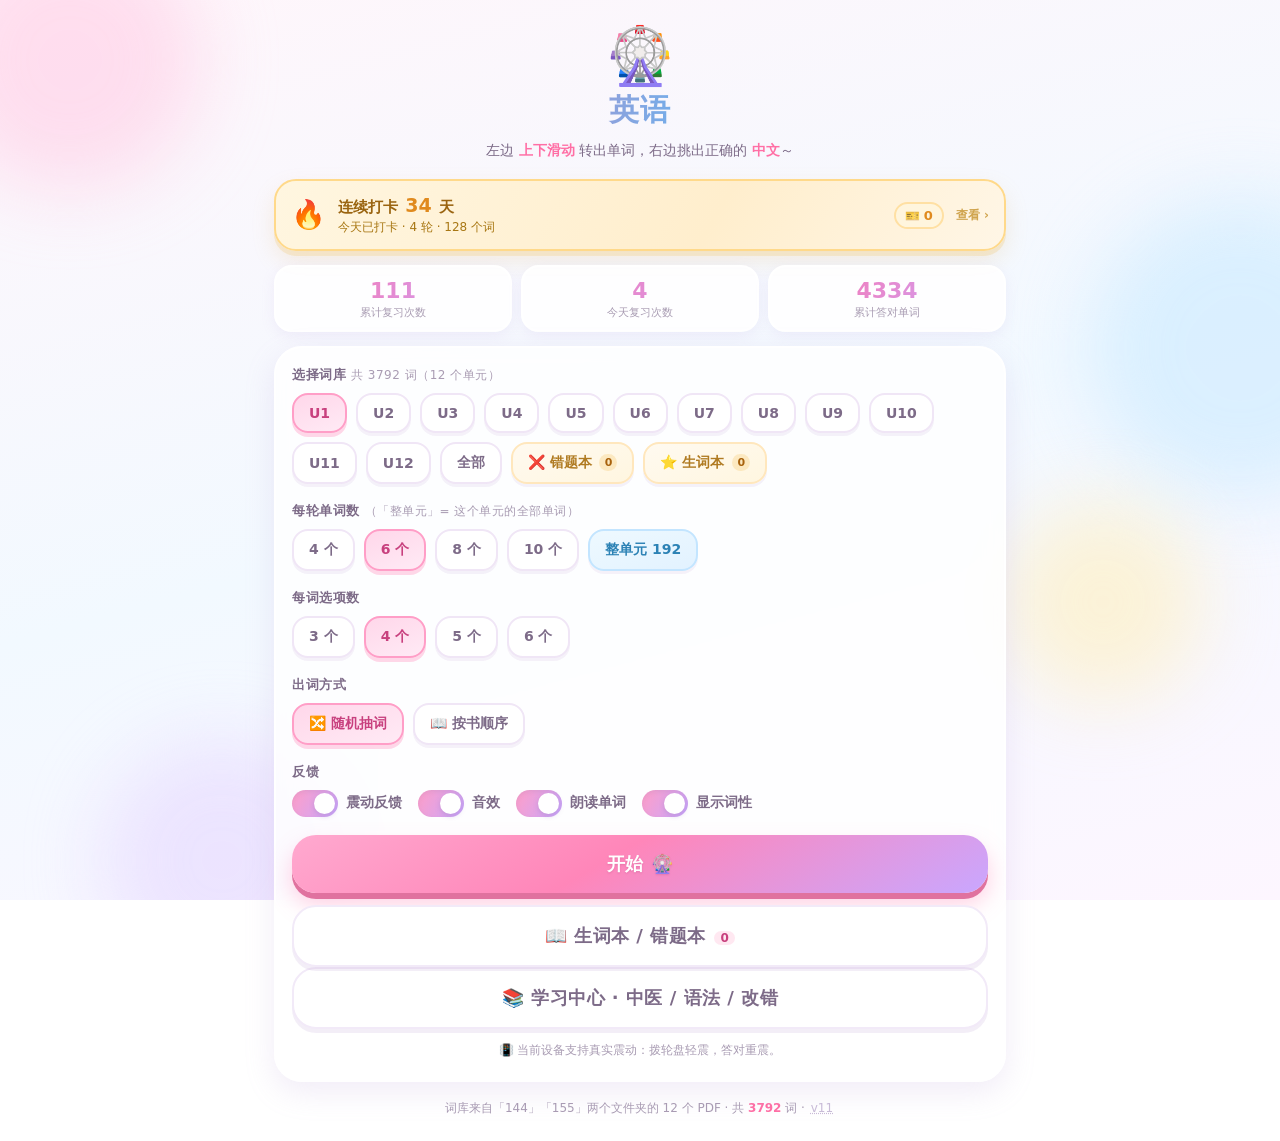
==== commit d3ef2bda: "deploy: index.html" ====
--- a/index.html
+++ b/index.html
@@ -109,7 +109,7 @@
     <p class="tiny-note" id="hapticNote"></p>
   </div>
 
-  <footer class="foot">词库来自「144」「155」两个文件夹的 12 个 PDF · 共 <b id="totalWords">0</b> 词 · <span id="appVer" class="app-ver" title="点一下可清除旧缓存并刷新">v10</span></footer>
+  <footer class="foot">词库来自「144」「155」两个文件夹的 12 个 PDF · 共 <b id="totalWords">0</b> 词 · <span id="appVer" class="app-ver" title="点一下可清除旧缓存并刷新">v11</span></footer>
 </section>
 
 <!-- ============ 游戏页：左轮盘 + 右选项 ============ -->
--- a/styles.css
+++ b/styles.css
@@ -806,6 +806,37 @@
 .sheet-sm .sheet-sub{ margin-bottom:16px; }
 .sheet-sm .sheet-sub b{ color:#e08a1e; }
 
+
+/* ===========================================================
+   🎫 补签卡角标 / 获得动画 / 版本号
+   =========================================================== */
+.cc-cards{
+  flex:0 0 auto; font-size:12px; font-weight:800; color:#a87713;
+  background:#fff5dd; border:2px solid #ffe0a3; border-radius:99px; padding:4px 9px;
+  transition: transform .18s cubic-bezier(.34,1.56,.64,1), background .25s;
+}
+.cc-cards b{ color:#e08a1e; font-size:13px; }
+.cc-cards.hot{ background:linear-gradient(150deg,#ffe6a8,#ffd76e); border-color:#f3cd7c; color:#8a4d00; }
+
+.card-float{
+  position:fixed; left:50%; top:36%; transform:translate(-50%,0);
+  background:linear-gradient(150deg,#ffe6a8,#ffc95c);
+  color:#8a4d00; font-weight:900; font-size:20px; letter-spacing:1px;
+  padding:10px 20px; border-radius:99px; z-index:300; pointer-events:none;
+  box-shadow:0 10px 24px rgba(240,170,80,.45), inset 0 1px 0 rgba(255,255,255,.6);
+  animation: cardFloat 1.25s cubic-bezier(.34,1.56,.64,1) forwards;
+}
+@keyframes cardFloat{
+  0%  { transform:translate(-50%,18px) scale(.6); opacity:0; }
+  25% { transform:translate(-50%,0) scale(1.1); opacity:1; }
+  70% { transform:translate(-50%,-12px) scale(1); opacity:1; }
+  100%{ transform:translate(-50%,-48px) scale(.95); opacity:0; }
+}
+.app-ver{
+  color:#c9bcd8; text-decoration:underline dotted; cursor:pointer;
+  padding:0 2px; -webkit-tap-highlight-color:transparent;
+}
+
 @media (prefers-reduced-motion: reduce){
   *{ animation-duration:.01ms !important; transition-duration:.01ms !important; }
 }
